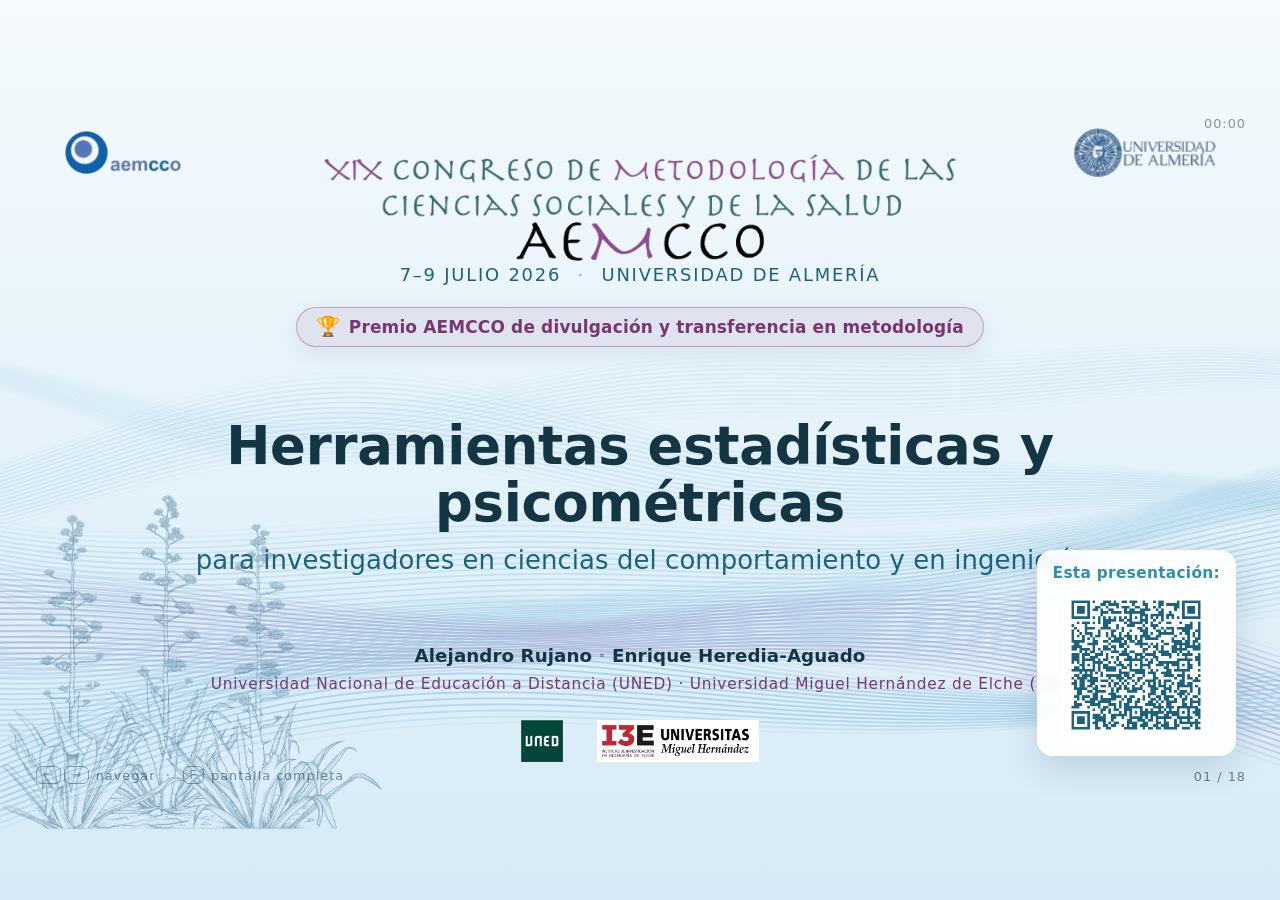
==== 2026_07_09_AEMCCO_ALMERIA/index.html @ 8ea22328 "Update with psychometric tools and mlv tools presentation" ====
<!doctype html>
<html lang="es">
<head>
<meta charset="utf-8">
<meta name="viewport" content="width=device-width, initial-scale=1, viewport-fit=cover">
<title>Herramientas estadísticas y psicométricas · XIX Congreso AEMCCO 2026</title>
<meta name="description" content="Psychometric Tools: aplicaciones web interactivas para investigación en medición y evaluación. Demo del XIX Congreso AEMCCO (Almería, 2026) — Premio AEMCCO de divulgación y transferencia en metodología.">
<!-- Open Graph / Twitter: miniatura al compartir el enlace -->
<meta property="og:type" content="website">
<meta property="og:title" content="Herramientas estadísticas y psicométricas">
<meta property="og:description" content="Psychometric Tools — aplicaciones web interactivas para investigadores en psicología y en ingeniería. XIX Congreso AEMCCO, Almería 2026.">
<meta property="og:url" content="https://enheragu.github.io/presentations/2026_07_09_AEMCCO_ALMERIA/">
<meta name="twitter:card" content="summary_large_image">
<meta name="twitter:title" content="Herramientas estadísticas y psicométricas">
<meta name="twitter:description" content="Psychometric Tools — aplicaciones web interactivas para investigadores en psicología y en ingeniería. XIX Congreso AEMCCO, Almería 2026.">
<!-- Google tag (gtag.js) — traza también las visitas directas por QR (que no pasan por el índice) -->
<script async src="https://www.googletagmanager.com/gtag/js?id=G-8ELXXMQBVQ"></script>
<script>
  window.dataLayer = window.dataLayer || [];
  function gtag(){dataLayer.push(arguments);}
  gtag('js', new Date());
  gtag('config', 'G-8ELXXMQBVQ');
</script>
<style>
  /* ============================================================
     MOTOR de la presentación (olas + navegación + estilos).
     Normalmente NO tocas este archivo: el contenido vive en slides.md.
     - Olas en <canvas> compartido, animación oscilante suave.
     - "Viaje de profundidad": cada slide declara depth (0=superficie,
       1=abismo). El motor interpola fondo, tinta y olas entre slides.
     ============================================================ */

  :root{
    --bg-top: 244,250,253;
    --bg-bot: 214,235,247;
    --ink:    20,53,67;
    --acc:    47,143,176;
    --acc2:   142,69,133;
    --hint:   0.55;
  }
  *{ box-sizing:border-box; margin:0; padding:0; }
  html,body{ height:100%; }
  body{
    font-family: "Segoe UI", system-ui, -apple-system, "Helvetica Neue", Arial, sans-serif;
    color: rgb(var(--ink));
    background: linear-gradient(180deg, rgb(var(--bg-top)) 0%, rgb(var(--bg-bot)) 100%);
    overflow: hidden;
    -webkit-font-smoothing: antialiased;
  }

  #waves{ position: fixed; inset: 0; width: 100vw; height: 100vh; z-index: 0; display:block; }
  #vignette{
    position: fixed; inset: 0; z-index: 1; pointer-events:none;
    background: radial-gradient(120% 80% at 50% 42%, transparent 40%, rgba(0,0,0,.55) 100%);
    opacity: 0; transition: opacity .2s linear;
  }

  /* Escenario a tamaño de DISEÑO (1280×720) escalado a la pantalla (scale-to-fit).
     Las olas (#waves) siguen a pantalla completa DETRÁS; solo el contenido se escala,
     así el deck se ve IDÉNTICO y llena en 1080p, 1440p, 4:3… (siempre horizontal).
     Al ser un tamaño fijo, aquí todo va en px de diseño (nada de vw/vh). */
  #scaler{
    position: fixed; left:50%; top:50%;
    width:1280px; height:720px;
    transform: translate(-50%,-50%) scale(var(--scale,1));
    transform-origin: center center;
    z-index: 2;
  }
  /* Deck */
  .deck{ position: absolute; inset: 0; z-index: 2; }
  .slide{
    position: absolute; inset: 0;
    display: flex; flex-direction: column; justify-content: flex-start;
    padding: 50px 77px 48px;
    opacity: 0; transform: none;
    transition: none;
    pointer-events: none;
  }
  .slide.active{ opacity: 1; pointer-events: auto; }
  /* SOLO cruza opacidad (sin translate/scale): así un elemento compartido entre dos slides
     consecutivas (histograma 9↔10, recta 12↔13) se queda EXACTAMENTE en su sitio durante el
     fundido y no hay "saltito". La transición se activa tras el primer pintado (deck.ready). */
  .deck.ready .slide{ transition: opacity .55s ease; }
  .wrap{ width:100%; max-width:1200px; margin:0 auto; text-align:left; }
  .slide.center{ justify-content:center; padding-top: 62px; }
  .slide.center .wrap{ text-align:center; }
  /* portada = póster: congreso arriba, título+subtítulo grandes en el centro, autores+logos abajo.
     Así el congreso/logos NO se recentran al agrandar el título; cada banda va anclada a su borde. */
  .slide.portada{ justify-content:flex-start; }
  .slide.portada .wrap{ flex:1 1 auto; display:flex; flex-direction:column; justify-content:space-between; align-items:center; padding:2px 0 0; }
  .portada-top,.portada-mid,.portada-bot{ width:100%; display:flex; flex-direction:column; align-items:center; }
  .slide.portada .portada-mid .talk-title{ margin-top:0; }
  .slide.portada .portada-bot .talk-authors{ margin-top:0; }
  /* contra: el título va pequeño en la banda de abajo (el centro es para Gracias+QR+contacto) */
  .slide.portada .portada-bot .talk-title{ font-size:1.7rem; margin:0 0 .2em; }
  .slide.portada .portada-top .end-congress{ margin-top:0; }
  /* centra en vertical pero el texto sigue alineado a la izquierda (slides de solo texto) */
  .slide.midv{ justify-content:center; }
  /* en slides 'center' con kicker (p.ej. el pivote 7): el pretítulo se queda FIJO arriba
     en su posición constante, y solo el título se centra en vertical */
  .slide.center .kicker{ position:absolute; top:50px; left:77px; margin:0; }
  /* 'bodyc': kicker + título arriba; el cuerpo va justo debajo con un margen extra
     (centrarlo en vertical lo dejaba demasiado bajo y quedaba raro) */
  .slide.bodyc .wrap > h1 + *, .slide.bodyc .wrap > h2 + *{ margin-top:1.7em; }
  /* en slides de contenido (título arriba-izquierda) el widget ocupa el área principal,
     pero la CAJA en sí va centrada (kicker/título quedan a la izquierda). Su ancho es
     fijo (width:1100px en widgets.js) → todas las cajas salen iguales y centradas. */
  .wrap > .widget{ margin-left:auto; margin-right:auto; }

  /* Tipografía */
  .kicker{
    font-size: .95rem;
    letter-spacing:.32em; text-transform:uppercase;
    color: rgb(var(--acc)); font-weight:600; margin-bottom: .7em;
  }
  h1{ font-size: 4rem; line-height:1.05; font-weight:700; letter-spacing:-.01em; }
  h2{ font-size: 2.9rem; line-height:1.1; font-weight:700; margin-bottom:.2em; }
  h3.kicker{ margin-bottom:.9em; }
  /* chip de modelo en el kicker (p.ej. Caso 2 · BourginMLP) — preserva el CamelCase */
  .kicker .ktag{ display:inline-block; text-transform:none; letter-spacing:.01em; font-weight:700;
    font-size:.82em; color:rgb(var(--acc)); background:rgba(45,140,180,.13);
    border:1px solid rgba(45,140,180,.42); border-radius:999px; padding:.12em .7em;
    margin-left:.6em; vertical-align:middle; }
  .lead{ font-size: 1.5rem; line-height:1.5; opacity:.92; }
  .wrap > p.lead{ max-width: 56ch; margin: .7em 0 0; }
  .slide.center .wrap > p.lead{ margin: .9em auto 0; }
  .accent{ color: rgb(var(--acc)); }
  .accent2{ color: rgb(var(--acc2)); }
  .slide-img{
    max-width:min(940px,94%); max-height:452px; display:block;
    margin:.9em auto 0; border-radius:14px;
    box-shadow:0 24px 60px rgba(10,40,70,.25); background:#fff;
  }

  /* --- Portada / contraportada wordmark --- */
  .titlebar{
    font-size: 1.6rem;
    letter-spacing:.14em; text-transform:uppercase; font-weight:600;
    color: rgb(var(--acc)); line-height:1.3;
  }
  .wordmark{
    font-family: Georgia, "Times New Roman", serif;
    font-size: 7.5rem;
    letter-spacing:.06em; font-weight:400; margin:.18em 0 .1em;
  }
  .wordmark .m{ color: rgb(var(--acc2)); }
  .wordmark .t{ color: rgb(var(--acc)); }
  .wordmark .d{ color: rgb(var(--ink)); }
  .meta{ font-size: 1.4rem; letter-spacing:.18em; color: rgb(var(--acc)); text-transform:uppercase; }
  .meta .sep{ opacity:.5; margin:0 .5em; }
  .univ{ margin-top:.5em; font-size: 1rem; letter-spacing:.22em; text-transform:uppercase; opacity:.7; }

  /* Logos superiores (placeholders vectoriales, sin plantitas) */
  .brandbar{ position: absolute; top: 38px; left:0; right:0; z-index:3;
    display:flex; justify-content:space-between; align-items:center;
    padding: 0 64px; pointer-events:none;
    opacity: var(--brand-op, 1); transition: none; }
  .brandbar.ready{ transition: opacity .5s ease; }
  .brand{ display:flex; align-items:center; gap:.55em; color: rgb(var(--ink)); }
  .brand svg{ width: 38px; height:auto; }
  .brand .txt{ font-size: 1rem; letter-spacing:.12em; }
  .brand .txt small{ display:block; font-size:.72em; opacity:.7; letter-spacing:.16em; }

  /* Tarjeta / columnas de contenido */
  .card{
    background: rgba(255,255,255,.55);
    border: 1px solid rgba(255,255,255,.6);
    border-radius: 18px; padding: 38px;
    backdrop-filter: blur(6px);
    box-shadow: 0 20px 60px rgba(20,60,90,.12);
  }
  .slide[data-depth^="0.9"] .card, .slide[data-depth="1"] .card{
    background: rgba(10,30,50,.35); border-color: rgba(120,200,255,.18);
    box-shadow: 0 20px 60px rgba(0,0,0,.4);
  }
  .cols{ display:grid; grid-template-columns: repeat(3,1fr); gap: 26px; }
  .cols .box{ text-align:left; }
  .cols .n{ font-size: 2.6rem; font-weight:700; color: rgb(var(--acc)); }
  .cols .k{ font-size: 1.05rem; opacity:.85; margin-top:.2em; }
  /* Celda de la rejilla de ablación (slide Caso 2 · planteamiento) */
  .ablcell{ width:92px; height:70px; border:1.6px solid rgba(230,159,0,.5); border-radius:11px;
    display:flex; align-items:center; justify-content:center;
    font:700 1.3rem system-ui; color:rgb(var(--ink)); background:rgba(230,159,0,.09); }

  /* Slide del widget mlv-tools */
  .stage{
    width: 1200px; height: 475px;
    border-radius: 16px; overflow:hidden; position:relative; margin-top:.4em;
    border:1px solid rgba(120,200,255,.25);
    box-shadow: 0 30px 80px rgba(0,0,0,.45); background: #0b1a28;
  }
  .stage iframe{ width:100%; height:100%; border:0; background:#0b1a28; }
  .stage .ph{
    position:absolute; inset:0; display:grid; place-items:center; text-align:center;
    color:#cfe6f5; padding:2em; gap:.6em; transition:opacity .4s ease;
    background:
      radial-gradient(80% 60% at 50% 30%, rgba(60,150,200,.25), transparent 70%),
      linear-gradient(180deg,#0d2236,#071522);
  }
  .stage .ph code{ background:rgba(255,255,255,.08); padding:.15em .5em; border-radius:6px; font-size:.85em; }
  .stage .ph .big{ font-size: 1.7rem; font-weight:700; color:#eaf6ff; }

  /* HUD */
  .hud{ position: absolute; z-index:4; bottom: 26px; pointer-events:none;
        color: rgb(var(--ink)); font-size:.8rem; letter-spacing:.08em; }
  .hud.num{ right: 34px; opacity:.6; font-variant-numeric: tabular-nums; }
  .hud.help{ left: 34px; opacity: var(--hint); transition: opacity .6s ease; }
  .hud.timer{ top: 26px; right: 34px; bottom: auto; opacity:.5; font-variant-numeric:tabular-nums;
    pointer-events:auto; cursor:pointer; user-select:none; }
  .hud.timer:hover{ opacity:.9; }
  .hud.timer.hidden{ display:none; }
  /* franja del congreso arriba-centro: nombre + wordmark AEMCCO (M en morado, como el template),
     compacta en 2 líneas; el color se adapta con la profundidad (--ink/--acc2). */
  /* header de congreso: MISMA tipografía que la portada (imágenes). Dos versiones que alternan según
     la profundidad del slide: originales teal/púrpura en slides claras, versión clara en las oscuras
     (la máscara CSS no renderiza fiable en todos los entornos). El swap se hace en show(). */
  /* subida y compactada para no pisar el kicker (top:50px) en los supertítulos largos */
  .congress-strip{ position:absolute; top:5px; left:50%; transform:translateX(-50%); z-index:3;
    display:flex; flex-direction:column; align-items:center; gap:2px;
    opacity:calc(var(--congress-op,0) * .82); pointer-events:none; transition:opacity .5s ease; }
  .congress-strip .cs-title-img{ height:22px; width:auto; display:block; }
  .congress-strip .cs-word-img{ height:12px; width:auto; display:block; }
  /* pita en flor (motivo almeriense, arte original) — solo portada/contra (depth 0), abajo-izquierda */
  .pita-plant{ position:absolute; left:2px; bottom:-20px; width:380px; z-index:0;
    opacity:.56; pointer-events:none; }
  .pita-plant img{ position:absolute; left:0; bottom:0; width:100%; height:auto; display:block; }
  .pita-plant .a-base{ position:relative; }   /* la roseta (quieta) fija la altura de la caja */
  .a-s1{ transform-origin:18.4% 58.3%; animation:swayS1 4.7s ease-in-out infinite; }
  .a-s2{ transform-origin:41.5% 56%;   animation:swayS2 5.9s ease-in-out -1.3s infinite; }
  .a-s3{ transform-origin:68.3% 60.1%; animation:swayS3 4.1s ease-in-out -2.7s infinite; }
  @keyframes swayS1{ 0%,100%{ transform:rotate(-1.5deg);} 50%{ transform:rotate(1.5deg);} }
  @keyframes swayS2{ 0%,100%{ transform:rotate(1.8deg);}  50%{ transform:rotate(-1.8deg);} }
  @keyframes swayS3{ 0%,100%{ transform:rotate(-1.2deg);} 50%{ transform:rotate(1.3deg);} }
  @media (prefers-reduced-motion:reduce){ .a-s1,.a-s2,.a-s3{ animation:none; } }
  .hud .key{ display:inline-block; border:1px solid currentColor; border-radius:6px;
    padding:.05em .45em; margin:0 .12em; opacity:.75; }
  .progress{ position: absolute; top:0; left:0; height:3px; z-index:5;
    width:0; background: rgb(var(--acc)); transition: width .5s ease; opacity:.85; }

  @media (prefers-reduced-motion: reduce){ .slide{ transform:none; } .deck.ready .slide{ transition: opacity .2s ease; } }

  /* --- contraportada (autores/afiliación/gracias/contacto) --- */
/* ===========================================================
   CONTRAPORTADA — espejo de la portada, versión completa.
   ADITIVO: pegar dentro del <style> de index.html, justo tras el
   bloque "--- Portada / contraportada wordmark ---" (línea ~96,
   despues de .univ). No sustituye nada; solo añade clases nuevas.

   Reutiliza tal cual: .titlebar  .wordmark(.t/.m/.d)  .meta(.sep)  .univ
   Añade:              .authors  .authors .me  .affil  .contact
                       .congress-info  y el modificador  .wordmark.thanks
   =========================================================== */

/* Autores — justo bajo el título y "un poco desplazado arriba":
   margen superior corto para que la línea se pegue al .titlebar. */
.authors{
  margin-top: .3em;
  font-size: 1.28rem;
  line-height: 1.32;
  font-weight: 600;
  letter-spacing: .01em;
  color: rgb(var(--ink));
  opacity: .92;
  max-width: 48ch;
  margin-left: auto;
  margin-right: auto;
}
/* Ponente resaltado (el titular del email de contacto). */
.authors .me{ font-weight: 800; }   /* el ponente: mismo color (negro), en negrita — sin color aparte */

/* Afiliación — tipografía de apoyo, mayúsculas espaciadas en morado de
   marca, como las líneas secundarias de la plantilla del congreso. */
.affil{
  margin-top: .28em;
  font-size: .98rem;
  letter-spacing: .12em;
  text-transform: uppercase;
  font-weight: 600;
  color: rgb(var(--acc2));
  opacity: .9;
}
.affil .sep{ opacity: .5; margin: 0 .5em; }   /* mismo separador que .meta .sep */

/* "Gracias" en grande — modificador del wordmark serif (Georgia).
   Un punto por debajo del wordmark de portada para dejar sitio a los
   autores arriba y a la info del congreso abajo. */
.wordmark.thanks{
  font-size: 4.9rem;
  margin: .22em 0 .06em;
  line-height: 1.08;
}

/* Email de contacto — acento teal, mismo aire que .meta pero en
   minúsculas (nada de text-transform: es una dirección de correo). */
.contact{
  margin-top: .1em;
  font-size: 1.5rem;
  letter-spacing: .06em;
  font-weight: 600;
  color: rgb(var(--acc));
}

/* Info del congreso — "más abajo" (margen amplio) y "algo más grande".
   Se prefija .deck para ganar en especificidad al suelo de tamaño que
   assets/a11y.css impone sobre .deck .univ (si no, a11y lo pisaría). */
.congress-info{ margin-top: .72em; }
.deck .congress-info .meta{ font-size: 1.62rem; }
.deck .congress-info .univ{
  margin-top: .45em;
  font-size: 1.18rem;
}


  /* --- Título/autores de la charla (portada): tipografía Aptos como la plantilla del congreso --- */
  .talk-title{ font-family:"Aptos","Aptos Display","Segoe UI",system-ui,sans-serif; font-weight:700;
    font-size:3.3rem; line-height:1.08; color:rgb(var(--ink)); margin-top:.8em; letter-spacing:-.005em; }
  .talk-sub{ font-family:"Aptos","Segoe UI",system-ui,sans-serif; font-weight:500;
    font-size:1.62rem; color:rgb(var(--acc)); margin-top:.55em; }
  .talk-authors{ font-family:"Aptos","Segoe UI",system-ui,sans-serif; font-weight:600;
    font-size:1.14rem; color:rgba(var(--ink),.42); margin-top:1.4em; }
  .talk-authors .me{ font-weight:800; color:rgb(var(--ink)); }   /* el ponente resaltado; los demás en gris */
  .talk-affil{ font-family:"Aptos","Segoe UI",system-ui,sans-serif;
    font-size:.96rem; letter-spacing:.05em; color:rgb(var(--acc2)); margin-top:.55em; }

  /* Logos institucionales (portada / contraportada): directos, sin recuadro,
     igual que el resto de logos del deck (aemcco / UAL). */
  .inst-logos{ display:flex; align-items:center; justify-content:center; gap:2.1em;
    margin-top:1.7em; flex-wrap:wrap; }
  .inst-logos .lchip{ display:inline-flex; align-items:center; justify-content:center; }
  .inst-logos img{ height:42px; width:auto; display:block; }
  .inst-logos--sm{ margin-top:1.05em; gap:1.6em; }
  .inst-logos--sm img{ height:30px; }


  .congress-title{ max-width:632px; height:auto; display:block; margin:0 auto .1em; }
  /* wordmark "AEMCCO" (crop de la plantilla): continúa de forma natural el título de arriba */
  .congress-wordmark{ display:block; height:auto; margin:.1em auto .06em; width:248px; }

  /* bloque de código R (slide del ritual set.seed) */
  /* bloque de código: mismo lenguaje que los paneles de contenido (centrado, ancho de bloque),
     manteniendo el aspecto oscuro de "editor" sobre la slide clara. */
  .rcode{ font-family:"Cascadia Code","Fira Code",Menlo,Consolas,monospace; text-align:left; display:block;
    width:fit-content; max-width:1100px; box-sizing:border-box;
    background:#0d2233; color:#cfe3f0; border:1px solid rgba(120,180,220,.25); border-radius:14px;
    padding:1.1em 1.6em; font-size:1.35rem; line-height:1.6; margin:1em auto 0;
    box-shadow:0 18px 50px rgba(0,0,0,.28); }
  .rcode .fn{ color:#7fd0ff; } .rcode .num{ color:#e0a02f; } .rcode .op{ color:#c99; } .rcode .cm{ color:#5f88a0; font-style:italic; }
  /* listas de bullets (slide metodología) */
  .bullets{ list-style:none; text-align:left; max-width:64ch; margin:.6em 0 0; }
  .bullets li{ position:relative; padding-left:1.3em; margin:.55em 0; font-size:1.45rem; line-height:1.4; }
  .bullets li::before{ content:"▸"; position:absolute; left:0; color:rgb(var(--acc)); font-weight:700; }

  /* Referencia(s) al pie del slide — SIEMPRE abajo-derecha. Una fila .cite-ref por
     referencia (formato APA). Barra de acento + badge de tipo, estilo mlv-tools;
     se recolorea con la profundidad vía --acc/--ink. */
  .cite-chip{ position:absolute; right:60px; bottom:44px; z-index:5; margin:0;
    display:flex; flex-direction:column; align-items:flex-end; gap:.5em; max-width:70%; }
  .cite-ref{ display:flex; align-items:baseline; gap:.5em; text-align:left;
    padding:.14em 0 .14em .64em; border-left:2px solid rgba(var(--acc),.55);
    font-size:.78rem; line-height:1.32; color:rgba(var(--ink),.74); }
  .cite-ref .cite-badge{ flex:0 0 auto; padding:.06em .42em;
    font-family:ui-monospace,"SFMono-Regular",Menlo,Consolas,monospace; font-size:.72em; font-weight:600;
    text-transform:uppercase; letter-spacing:.09em; color:rgb(var(--acc));
    border:1px solid rgba(var(--acc),.42); border-radius:3px; background:rgba(var(--acc),.08); }
  .cite-ref i{ font-style:italic; color:rgba(var(--ink),.62); }
  /* nota a pie de slide (numerada) */
  .fn-ref{ font-size:.62em; vertical-align:super; color:rgb(var(--acc)); font-weight:700; margin-left:.1em; }
  .footnote{ position:absolute; left:77px; bottom:46px; max-width:82ch;
    font-size:1.02rem; line-height:1.42; color:rgba(var(--ink),.74);
    border-top:1px solid rgba(var(--ink),.18); padding-top:.5em; }
  .footnote sup{ color:rgb(var(--acc)); font-weight:700; margin-right:.35em; }

  /* QR de mlv-tools en la contraportada (junto al mail) */
  .qr-block{ margin-top:.5em; display:flex; flex-direction:column; align-items:center; gap:.3em; }
  .qr-block img{ width:134px; height:auto; background:rgba(255,255,255,.93); padding:9px; border-radius:10px; }
  .qr-block .qr-label{ font-size:.88rem; letter-spacing:.04em; color:rgb(var(--acc)); font-weight:600; }
  /* fila de dos QR en la contraportada (segunda portada) */
  .end-qrs{ display:flex; justify-content:center; align-items:flex-start; gap:2.8em; margin-top:.7em; }
  .end-qrs .qr-block{ margin-top:0; }
  .end-qrs .qr-block img{ width:116px; }
  .end-qrs .qr-block .qr-label{ max-width:17ch; }
  /* mención mínima del congreso en la contraportada (sin fechas) */
  .end-congress{ margin-top:1em; font-size:.86rem; letter-spacing:.12em; text-transform:uppercase; line-height:1.6;
    color:rgba(var(--ink),.5); }
  .end-congress .sep{ opacity:.5; margin:0 .5em; }
  /* QR de seguimiento en las primeras slides — abajo-dcha; sale por el lateral en la slide 6 */
  #deckqr, #zenqr{ position:absolute; right:44px; bottom:54px; z-index:6;
    display:flex; flex-direction:column; align-items:center; gap:.45em; padding:13px 15px 15px;
    background:rgba(255,255,255,.93); border:1px solid rgba(255,255,255,.8); border-radius:16px;
    box-shadow:0 12px 34px rgba(20,60,90,.16); backdrop-filter:blur(4px); transition:none; }
  #deckqr.ready, #zenqr.ready{ transition:transform .6s cubic-bezier(.55,0,.2,1), opacity .5s ease; }
  #deckqr img, #zenqr img{ width:150px; height:150px; display:block; }
  #deckqr .deckqr-label, #zenqr .deckqr-label{ font:700 .96rem/1.2 system-ui,sans-serif; color:rgb(var(--acc)); letter-spacing:.02em; text-align:center; }
  #deckqr.qr-out, #zenqr.qr-out{ transform:translateX(420px); opacity:0; pointer-events:none; }
  #zenqr.flown .deckqr-label{ display:none; }   /* al viajar a la contra: solo el cuadro del QR, sin la etiqueta */

  /* ===========================================================
     DEMO PSYCHOMETRIC-TOOLS — clases propias de esta charla
     (cinta de premio, QR por-slide, captura + "tour" de hover)
     =========================================================== */

  /* Cinta de premio en la portada */
  .award-ribbon{ display:inline-flex; align-items:center; gap:.5em; margin:0 auto;
    font-family:"Aptos","Segoe UI",system-ui,sans-serif; font-weight:700; font-size:1.06rem; letter-spacing:.01em;
    color:rgb(var(--acc2)); background:rgba(142,69,133,.10); border:1.4px solid rgba(142,69,133,.42);
    border-radius:999px; padding:.42em 1.15em; box-shadow:0 6px 20px rgba(20,60,90,.10); }
  .award-ribbon .trophy{ font-size:1.15em; filter:saturate(1.1); }

  /* Subtítulo/afiliación auxiliares reutilizando la voz de la portada */
  .talk-subtitle2{ font-family:"Aptos","Segoe UI",system-ui,sans-serif; font-weight:500;
    font-size:1.5rem; color:rgb(var(--acc)); margin-top:.5em; }

  /* QR por-slide (esquina inf-dcha), reutiliza el aire del deck */
  .slide-qr{ position:absolute; right:44px; bottom:44px; z-index:6;
    display:flex; flex-direction:column; align-items:center; gap:.4em; padding:11px 12px 12px;
    background:rgba(255,255,255,.93); border:1px solid rgba(255,255,255,.8); border-radius:14px;
    box-shadow:0 12px 34px rgba(20,60,90,.16); }
  .slide-qr img{ width:118px; height:118px; display:block; }
  .slide-qr .qr-cap{ font:700 .8rem/1.15 system-ui,sans-serif; color:rgb(var(--acc)); letter-spacing:.02em; text-align:center; max-width:16ch; }
  .slide-qr--big{ right:52px; bottom:52px; padding:13px 15px 15px; gap:.5em; }
  .slide-qr--big img{ width:176px; height:176px; }
  .slide-qr--big .qr-cap{ font-size:.98rem; }

  /* Captura de herramienta + tour de hover guiado */
  .tool-shot{ position:relative; width:fit-content; max-width:100%; height:440px; margin:.4em auto 0;
    border-radius:14px; overflow:hidden; box-shadow:0 24px 60px rgba(10,40,70,.22);
    border:1px solid rgba(120,160,190,.4); background:#fff; }
  .tool-shot img.shot{ height:100%; width:auto; display:block; }
  .tool-shot img.shot.result{ position:absolute; inset:0; height:100%; width:auto; opacity:0; transition:opacity .85s ease; }
  .tool-shot.show-result img.shot.result{ opacity:1; }
  .tool-shot.tall{ height:470px; }
  .tool-shot--big{ height:552px; }   /* capturas de contenido: la interfaz manda (sin pie de figura) */
  /* dos capturas estrechas en paralelo (p.ej. resultados de DIF-Analysis) */
  .two-up{ display:flex; gap:1.3em; justify-content:center; align-items:flex-start; margin:.6em auto 0; max-width:1240px; }
  .two-up .tool-shot{ width:600px; max-width:49%; height:auto; margin:0; }
  .two-up .tool-shot img.shot{ width:100%; height:auto; }

  /* QR "hero" centrado en las portadas de suite (texto encima, QR debajo) */
  .qr-hero{ display:flex; flex-direction:column; align-items:center; gap:.5em; margin:1.35em auto 0; }
  .qr-hero img{ width:198px; height:198px; display:block; background:#fff; padding:12px; border-radius:16px;
    box-shadow:0 12px 34px rgba(20,60,90,.16); border:1px solid rgba(255,255,255,.85); }
  .qr-hero .qr-cap{ font:700 1.02rem system-ui,sans-serif; color:rgb(var(--acc)); letter-spacing:.02em; }

  /* linaje: dos "chips" con flecha (Psychometric Tools ▸ MLV Tools) */
  .lineage{ display:flex; align-items:center; justify-content:center; gap:1.1em; margin:1.5em auto .2em; flex-wrap:wrap; }
  .lineage .chip{ font-weight:800; font-size:1.7rem; letter-spacing:-.005em; padding:.5em 1.05em; border-radius:16px;
    border:1.6px solid rgba(45,140,180,.5); background:rgba(45,140,180,.10); color:rgb(var(--acc)); }
  .lineage .chip.mlv{ border-color:rgba(142,69,133,.5); background:rgba(142,69,133,.10); color:rgb(var(--acc2)); }
  .lineage .arrow{ font-size:2.1rem; color:rgba(var(--ink),.45); }
  .tool-shot .tour-spot{ position:absolute; border-radius:9px; pointer-events:none;
    box-shadow:0 0 0 9999px rgba(8,24,36,.32); transition:all .8s cubic-bezier(.5,0,.15,1); opacity:0; }
  .tool-shot .tour-ring{ position:absolute; border-radius:9px; pointer-events:none; border:3px solid rgb(var(--acc));
    box-shadow:0 0 22px rgba(47,143,176,.75); transition:all .8s cubic-bezier(.5,0,.15,1); opacity:0; }
  .tool-shot .tour-cursor{ position:absolute; width:30px; height:30px; pointer-events:none; z-index:6; margin:-4px 0 0 -4px;
    transition:all .8s cubic-bezier(.5,0,.15,1); opacity:0; filter:drop-shadow(0 2px 3px rgba(0,0,0,.45)); }
  .tool-shot .tour-cursor svg{ width:100%; height:100%; display:block; }
  .tool-shot .tour-cap{ position:absolute; z-index:7; pointer-events:none; white-space:nowrap;
    background:rgb(var(--acc)); color:#fff; font:600 .92rem system-ui,sans-serif; padding:.26em .66em; border-radius:8px;
    box-shadow:0 6px 18px rgba(0,0,0,.28); transition:all .8s cubic-bezier(.5,0,.15,1); opacity:0; }
  .tool-shot.playing .tour-spot,
  .tool-shot.playing .tour-ring,
  .tool-shot.playing .tour-cursor,
  .tool-shot.playing .tour-cap{ opacity:1; }
  /* leyenda corta bajo la captura (qué estamos viendo) */
  /* pies de figura ocultos: mostrar la herramienta manda; el ponente comenta */
  .shot-note{ display:none; }

  /* rejilla de "3 herramientas" (landing) */
  .tool-cards{ display:grid; grid-template-columns:repeat(3,1fr); gap:1.4em; margin:1.4em auto 0; max-width:1120px; }
  .tool-card{ text-align:left; background:rgba(255,255,255,.6); border:1px solid rgba(255,255,255,.7);
    border-radius:16px; padding:1.1em 1.2em; box-shadow:0 14px 40px rgba(20,60,90,.12); backdrop-filter:blur(5px); }
  .tool-card .tc-name{ font-weight:800; font-size:1.24rem; color:rgb(var(--acc)); letter-spacing:-.005em; }
  .tool-card .tc-desc{ font-size:1.02rem; line-height:1.4; color:rgba(var(--ink),.82); margin-top:.35em; }
</style>
<link rel="stylesheet" href="assets/a11y.css"><!-- accesibilidad: contraste + tipografía legible (aditivo, carga tras los estilos) -->
</head>
<body>
  <canvas id="waves"></canvas>
  <!-- (la pita ahora son 4 capas PNG con oscilación CSS independiente; ya no hay filtro SVG) -->
  <div id="vignette"></div>

  <!-- Escenario 1280×720 escalado a la pantalla; las olas quedan detrás a pantalla completa. -->
  <div id="scaler">
    <div class="progress" id="progress"></div>

    <div class="brandbar" id="brandbar">
      <div class="brand"><img src="assets/logo-aemcco.png" alt="AEMCCO" style="height:44px;width:auto"></div>
      <div class="brand"><img src="assets/logo-ual.png" alt="Universidad de Almería" style="height:49px;width:auto"></div>
    </div>

    <!-- El deck se construye desde slides.md -->
    <div class="deck" id="deck"></div>
    <!-- franja del congreso (nombre + AEMCCO): en todas las de contenido salvo el vacío; color adapta con la profundidad -->
    <div class="congress-strip" id="congressStrip"><img class="cs-title-img" src="assets/congress-title-hdr.png" alt="XIX Congreso de Metodología de las Ciencias Sociales y de la Salud"><img class="cs-word-img" src="assets/congress-wordmark-hdr.png" alt="AEMCCO"></div>

    <div class="hud num" id="hudNum">01 / 01</div>
    <div class="hud timer" id="deckTimer" title="Cronómetro de charla · doble toque/clic = reiniciar · tecla T = mostrar/ocultar">00:00</div>
    <div class="hud help" id="hudHelp">
      <span class="key">←</span><span class="key">→</span> navegar
      &nbsp;·&nbsp; <span class="key">F</span> pantalla completa
    </div>

    <!-- QR de esta presentación: visible en portada y primeras slides; sale por el lateral después -->
    <div id="deckqr" aria-hidden="true">
      <span class="deckqr-label">Esta presentación:</span>
      <img src="assets/qr-deck.png" alt="">
    </div>
  </div>

  <!-- Opcional: pega aquí el contenido de slides.md si quieres que funcione con
       doble-clic (file://) sin servidor. Si está vacío, se carga slides.md por HTTP. -->
  <script type="text/markdown" id="slides-src"></script>

<script src="widgets.js"></script>
<script>
/* ============================================================
   1) Parser mínimo de slides.md  → construye el deck
   2) Motor de olas + navegación
   ============================================================ */
(async () => {
  "use strict";

  /* ---------- carga del contenido ---------- */
  async function loadSlides(){
    const inline = document.getElementById('slides-src');
    if (inline && inline.textContent.trim()) return inline.textContent;  // modo offline
    try{
      const r = await fetch('slides.md', {cache:'no-cache'});
      if (r.ok) return await r.text();
      throw 0;
    }catch(_){
      document.getElementById('deck').innerHTML =
        '<section class="slide active"><div class="wrap"><h2>Sirve la carpeta por HTTP</h2>'+
        '<p class="lead">El navegador no deja leer <code>slides.md</code> con doble-clic '+
        '(<code>file://</code>). Ábrelo con el servidor local — '+
        '<code>localhost:8000/presentations/…</code> — o en GitHub Pages. '+
        '(Alternativa: pega el markdown en el <code>&lt;script id="slides-src"&gt;</code>).</p></div></section>';
      return null;
    }
  }

  /* ---------- markdown mínimo (con paso de HTML crudo) ---------- */
  const inline = s => s
    .replace(/!\[([^\]]*)\]\(([^)]+)\)/g, '<img class="slide-img" alt="$1" src="$2">')
    .replace(/\[([^\]]+)\]\(([^)]+)\)/g, '<a href="$2" target="_blank" rel="noopener">$1</a>')
    .replace(/\*\*([^*]+)\*\*/g, '<strong>$1</strong>')
    .replace(/(^|[^*])\*([^*]+)\*/g, '$1<em>$2</em>');

  function renderText(block){
    let out='', para=[];
    const flush = () => { if(para.length){ out += `<p class="lead">${inline(para.join(' '))}</p>`; para=[]; } };
    for (const raw of block.split('\n')){
      const s = raw.trim();
      if (/^# /.test(s))        { flush(); out += `<h1>${inline(s.slice(2))}</h1>`; }
      else if (/^## /.test(s))  { flush(); out += `<h2>${inline(s.slice(3))}</h2>`; }
      else if (/^### /.test(s)) { flush(); out += `<h3 class="kicker">${inline(s.slice(4))}</h3>`; }
      else if (/^> /.test(s))   { flush(); out += `<div class="kicker">${inline(s.slice(2))}</div>`; }
      else if (/^!\[[^\]]*\]\([^)]+\)$/.test(s)) { flush(); out += inline(s); } // imagen sola
      else if (s) para.push(s);
      else flush();
    }
    flush();
    return out;
  }

  function renderBody(body){
    let out='';
    for (let block of body.replace(/\r/g,'').split(/\n[ \t]*\n/)){
      block = block.replace(/^\n+|\n+$/g,'');
      if (!block.trim()) continue;
      if (block.trimStart().startsWith('<')) out += block;   // HTML crudo tal cual
      else out += renderText(block);
    }
    return out;
  }

  function buildDeck(md){
    md = md.replace(/\x3c!--[\s\S]*?--\x3e/g, '');           // fuera comentarios (escapes: evita <!-- --> literal en <script>)
    const parts = md.split(/^---[ \t]*(.*)$/m);               // [preámbulo, opts, body, opts, body, ...]
    let html='';
    for (let i=1; i<parts.length; i+=2){
      const opts = (parts[i]||'').trim();
      const body = parts[i+1] || '';
      let depth='0', nobrand='', wide='', vd='', center='', zqr='', adv='';
      for (const tk of opts.split(/\s+/).filter(Boolean)){
        if (tk.includes(':')){ const [k,v]=tk.split(':'); if(k==='depth') depth=v; else if(k==='adv') adv=v; }
        else if (tk==='nobrand') nobrand=' data-nobrand';
        else if (tk==='wide')    wide=' style="max-width:1240px"';
        else if (tk==='void')    vd=' data-void';
        else if (tk==='center')  center=' center';
        else if (tk==='midv')    center+=' midv';
        else if (tk==='bodyc')   center+=' bodyc';
        else if (tk==='portada') center+=' portada';
        else if (tk==='zenqr')   zqr=' data-zenqr';
      }
      const advA = adv ? ` data-adv="${adv}"` : '';
      html += `<section class="slide${center}" data-depth="${depth}"${nobrand}${vd}${zqr}${advA}><div class="wrap"${wide}>${renderBody(body)}</div></section>`;
    }
    document.getElementById('deck').innerHTML = html || '';
  }

  /* ---------- arranque ---------- */
  const md = await loadSlides();
  if (md === null) return;
  buildDeck(md);
  if (window.MLVWidgets) { await MLVWidgets.load(); MLVWidgets.mountAll(document.getElementById('deck')); }

  const REDUCED = matchMedia('(prefers-reduced-motion: reduce)').matches;
  const slides = [...document.querySelectorAll('.slide')];
  const N = slides.length || 1;
  const hudNum = document.getElementById('hudNum');
  const progress = document.getElementById('progress');
  const brandbar = document.getElementById('brandbar');
  const deckqr = document.getElementById('deckqr');
  const zenqr = document.getElementById('zenqr');
  const vignette = document.getElementById('vignette');
  const deckTimer = document.getElementById('deckTimer');
  const congressStrip = document.getElementById('congressStrip');

  let idx = 0, depth = 0, depthTarget = 0;
  let voidAmt = 0, voidTarget = 0;           // slide "void": funde las olas a negro total
  const pad = n => String(n).padStart(2,'0');
  let startTalkTimer = () => {};             // (re)definidos en el bloque del cronómetro
  let resetTalkTimer = () => {};             // portada = reinicio a 0; solo corre tras salir de ella

  function show(n){
    n = Math.max(0, Math.min(N-1, n));
    idx = n;
    if (n >= 1) startTalkTimer(); else resetTalkTimer();   // portada REINICIA a 0; arranca al pasar a la 1ª diapositiva
    slides.forEach((s,i)=> s.classList.toggle('active', i===n));
    hudNum.textContent = `${pad(n+1)} / ${pad(N)}`;
    progress.style.width = (N>1 ? n/(N-1)*100 : 100) + '%';
    depthTarget = parseFloat(slides[n]?.dataset.depth || '0');
    voidTarget = slides[n]?.hasAttribute('data-void') ? 1 : 0;
    brandbar.style.setProperty('--brand-op', slides[n]?.hasAttribute('data-nobrand') ? '0' : '1');
    if (deckqr) deckqr.classList.toggle('qr-out', n >= 2);   // visible en portada y hero (idx 0–1); sale antes de la landing (las capturas anchas llegan al borde)
    if (zenqr) {   // QR de Zenodo: badge abajo-dcha en recurso+conclusiones; en la contra el CUADRO viaja a su sitio y se queda (el QR destino #zenqrHome está oculto)
      const sl = slides[n];
      const home = (sl && !sl.hasAttribute('data-zenqr')) ? sl.querySelector('#zenqrHome') : null;
      if (sl?.hasAttribute('data-zenqr')) {              // slides 20–21: badge normal abajo-dcha (con etiqueta)
        zenqr.classList.remove('qr-out', 'flown'); zenqr.style.transform = ''; zenqr.style.opacity = ''; zenqr.style.pointerEvents = '';
      } else if (home) {                                 // contra: el cuadro viaja hasta el sitio de «Gracias» y se queda como QR final
        zenqr.classList.remove('qr-out'); zenqr.classList.add('flown');   // 'flown' quita la etiqueta → solo viaja el cuadro
        zenqr.style.transition = 'none'; zenqr.style.transform = ''; zenqr.style.opacity = '1'; zenqr.style.pointerEvents = 'none';
        void zenqr.offsetWidth;                          // reflow: parte de la esquina, ya sin etiqueta
        const zr = zenqr.getBoundingClientRect(), s = (zr.width / zenqr.offsetWidth) || 1;
        const hr = home.getBoundingClientRect();
        const sc = hr.width / zr.width;                        // encaja el cuadro en el hueco del QR destino (sin taparle la etiqueta DOI)
        const dx = ((hr.left + hr.width / 2) - (zr.left + zr.width / 2)) / s;
        const dy = ((hr.top + hr.height / 2) - (zr.top + zr.height / 2)) / s;
        zenqr.style.transition = ''; void zenqr.offsetWidth;   // re-activa la transición (.ready) → anima el trayecto
        zenqr.style.transformOrigin = 'center center';
        zenqr.style.transform = `translate(${dx}px, ${dy}px) scale(${sc})`;   // se queda (opacity 1) como QR final; #zenqrHome sigue oculto
      } else {                                           // resto: fuera por la derecha
        zenqr.classList.add('qr-out'); zenqr.classList.remove('flown'); zenqr.style.transform = ''; zenqr.style.opacity = ''; zenqr.style.pointerEvents = '';
      }
    }
    if (congressStrip) congressStrip.style.setProperty('--congress-op',
      (slides[n]?.hasAttribute('data-nobrand') && !slides[n]?.hasAttribute('data-void')) ? '1' : '0');   // franja del congreso: todas las de contenido menos el vacío
    if (congressStrip){   // tipografía del congreso en dos versiones: original (slides claras) / clara (oscuras)
      const lite = parseFloat(slides[n]?.dataset.depth || '0') < 0.3;
      const t = congressStrip.querySelector('.cs-title-img'), w = congressStrip.querySelector('.cs-word-img');
      if (t) t.src = lite ? 'assets/congress-title.png' : 'assets/congress-title-hdr.png';
      if (w) w.src = lite ? 'assets/congress-wordmark.png' : 'assets/congress-wordmark-hdr.png';
    }
    if (slides[n]?.querySelector('#mlvFrame')) loadWidget();
    if (window.MLVWidgets) { slides.forEach(s => MLVWidgets.deactivate(s)); MLVWidgets.activate(slides[n]); }
    try { if (location.hash !== '#'+(n+1)) history.replaceState(null,'','#'+(n+1)); }
    catch(_) { try { location.hash = '#'+(n+1); } catch(__){} }
  }
  const next = () => show(idx+1);
  const prev = () => show(idx-1);

  // Cronómetro de charla: el tiempo transcurrido PERSISTE entre refrescos (sessionStorage);
  // la visibilidad se recuerda (localStorage). Doble clic = reiniciar · tecla T = mostrar/ocultar.
  if (deckTimer) {
    if (localStorage.getItem('deckTimerHidden') === '1') deckTimer.classList.add('hidden');
    let tStart = +sessionStorage.getItem('deckTimerStart') || 0;   // 0 = aún no arrancado
    const tfmt = ms => { const s = Math.max(0, Math.round(ms/1000)); return pad(Math.floor(s/60)) + ':' + pad(s%60); };
    // en la PORTADA (idx 0) o antes de arrancar → 00:00; el reloj corre solo tras salir de ella
    const ttick = () => { deckTimer.textContent = (idx === 0 || !tStart) ? '00:00' : tfmt(Date.now() - tStart); };
    startTalkTimer = () => { if (!tStart) { tStart = Date.now(); sessionStorage.setItem('deckTimerStart', String(tStart)); } ttick(); };
    resetTalkTimer = () => { tStart = 0; sessionStorage.removeItem('deckTimerStart'); ttick(); };   // vuelve a 0 de verdad
    ttick(); setInterval(ttick, 1000);
    // reset por DOBLE TOQUE / doble clic (en táctil el evento dblclick no dispara de forma fiable;
    // pointerup cubre táctil, ratón y lápiz)
    let lastTap = 0;
    deckTimer.addEventListener('pointerup', () => {
      const now = Date.now();
      if (now - lastTap < 380) { tStart = Date.now(); sessionStorage.setItem('deckTimerStart', String(tStart)); ttick(); lastTap = 0; }
      else lastTap = now;
    });
  }

  addEventListener('keydown', e => {
    switch(e.key){
      case 'ArrowRight': case 'ArrowDown': case 'PageDown': case ' ':
        e.preventDefault(); next(); break;
      case 'ArrowLeft': case 'ArrowUp': case 'PageUp':
        e.preventDefault(); prev(); break;
      case 'Home': show(0); break;
      case 'End': show(N-1); break;
      case 't': case 'T':
        if (deckTimer){ const h = deckTimer.classList.toggle('hidden'); try{ localStorage.setItem('deckTimerHidden', h ? '1' : '0'); }catch(_){} }
        break;
      case 'f': case 'F':
        if (!document.fullscreenElement) document.documentElement.requestFullscreen?.();
        else document.exitFullscreen?.();
        break;
    }
  });
  let touchNavAt = 0;
  addEventListener('click', e => {
    if (Date.now() - touchNavAt < 600) return;                 // ya navegado por gesto táctil
    if (e.target.closest('.stage') || e.target.closest('a') || e.target.closest('.hud') || e.target.closest('#deckqr') || e.target.closest('#zenqr')) return;
    (e.clientX > innerWidth/2) ? next() : prev();
  });
  // --- Navegación táctil (móvil/tablet): deslizar o tocar mitad izq/dcha ---
  let tsx = 0, tsy = 0, tMoved = false;
  addEventListener('touchstart', e => {
    if (e.touches.length !== 1) return;
    tsx = e.touches[0].clientX; tsy = e.touches[0].clientY; tMoved = false;
    pokeHint();
  }, { passive: true });
  addEventListener('touchmove', e => {
    const t = e.touches[0]; if (!t) return;
    if (Math.abs(t.clientX - tsx) > 10 || Math.abs(t.clientY - tsy) > 10) tMoved = true;
  }, { passive: true });
  addEventListener('touchend', e => {
    if (e.changedTouches.length !== 1) return;
    if (e.target.closest && (e.target.closest('.stage') || e.target.closest('a') || e.target.closest('.hud') || e.target.closest('#deckqr') || e.target.closest('#zenqr'))) return;
    const t = e.changedTouches[0];
    const dx = t.clientX - tsx, dy = t.clientY - tsy;
    if (Math.abs(dx) > 45 && Math.abs(dx) > Math.abs(dy)) {     // deslizar horizontal
      (dx < 0) ? next() : prev(); touchNavAt = Date.now(); e.preventDefault();
    } else if (!tMoved) {                                       // toque simple → mitades
      (t.clientX > innerWidth / 2) ? next() : prev(); touchNavAt = Date.now(); e.preventDefault();
    }
  }, { passive: false });

  let hintTimer;
  function pokeHint(){
    document.documentElement.style.setProperty('--hint','0.55');
    clearTimeout(hintTimer);
    hintTimer = setTimeout(()=>document.documentElement.style.setProperty('--hint','0'), 4000);
  }
  addEventListener('keydown', pokeHint); addEventListener('mousemove', pokeHint); pokeHint();

  function loadWidget(){
    const f = document.getElementById('mlvFrame');
    if (!f || f.src) return;
    f.src = f.dataset.src;
    f.addEventListener('load', () => {
      const ph = document.getElementById('mlvPlaceholder');
      if (ph) ph.style.opacity = '0';
    });
  }

  const start = parseInt((location.hash||'').slice(1),10);
  show(Number.isFinite(start) && start>=1 && start<=N ? start-1 : 0);
  // Activa las transiciones SOLO tras el primer pintado (doble rAF): así el slide
  // inicial se pinta ya nítido a opacidad 1 (transition:none) y no arranca un fade a medias.
  requestAnimationFrame(() => requestAnimationFrame(() => {
    document.getElementById('deck').classList.add('ready');
    document.getElementById('brandbar').classList.add('ready');
    if (deckqr) deckqr.classList.add('ready');   // habilita la animación de salida solo tras el primer pintado
    if (zenqr) zenqr.classList.add('ready');
  }));

  /* ---------- Motor de olas (canvas) ---------- */
  const canvas = document.getElementById('waves');
  const ctx = canvas.getContext('2d');
  const scaler = document.getElementById('scaler');
  let W=0,H=0,DPR=1;
  // scale-to-fit: el escenario mide 1280×720 fijos y se escala para caber en la
  // pantalla (siempre horizontal). Así se ve idéntico en 1080p, 1440p, 4:3…
  function rescale(){
    scaler.style.setProperty('--scale', Math.min(innerWidth/1280, innerHeight/720));
  }
  function resize(){
    DPR = Math.min(devicePixelRatio||1, 2);
    W = innerWidth; H = innerHeight;
    canvas.width = W*DPR; canvas.height = H*DPR;
    canvas.style.width = W+'px'; canvas.style.height = H+'px';
    ctx.setTransform(DPR,0,0,DPR,0,0);
    rescale();
    seedBubbles();
  }
  addEventListener('resize', resize);

  const SURF = { bgTop:[244,250,253], bgBot:[214,235,247], ink:[20,53,67],   acc:[47,143,176],  acc2:[142,69,133], wave:[103,170,208], hi:[212,236,248] };
  const MID  = { bgTop:[20,78,110],   bgBot:[7,38,60],     ink:[214,236,245], acc:[90,195,230],  acc2:[180,135,205], wave:[80,170,210],  hi:[160,228,255] };
  const DEEP = { bgTop:[10,40,62],    bgBot:[1,6,12],      ink:[214,236,245], acc:[69,200,240],  acc2:[185,138,208], wave:[46,120,150],  hi:[110,220,255] };
  const lerp = (a,b,t)=>a+(b-a)*t;
  const mix  = (c1,c2,t)=>[lerp(c1[0],c2[0],t),lerp(c1[1],c2[1],t),lerp(c1[2],c2[2],t)];
  const pal3 = (a,b,c,t)=> t<0.5 ? mix(a,b,t*2) : mix(b,c,(t-0.5)*2);
  const css  = c => `${Math.round(c[0])},${Math.round(c[1])},${Math.round(c[2])}`;

  depth = parseFloat(slides[idx]?.dataset.depth || '0');

  //  Repartidas en NIVELES DE PROFUNDIDAD: fondo (alto, fino, tenue → a=opacidad baja) hasta
  //  primer plano (bajo, marcado, cresta grande → a=1). El escalón de a + amp da la sensación
  //  de capas/profundidad del template, no una sola banda.
  const RIBBONS = [
    {baseY:0.50, amp:13, spread:64,  lines:16, w1:2.0, w2:3.6, s1:0.17, s2:0.12, ph:3.3, ph2:1.2, a:0.28},
    {baseY:0.585,amp:17, spread:86,  lines:18, w1:1.7, w2:3.0, s1:0.14, s2:0.10, ph:0.7, ph2:4.1, a:0.42},
    {baseY:0.665,amp:21, spread:106, lines:20, w1:1.45,w2:2.6, s1:0.14, s2:0.09, ph:4.0, ph2:2.9, a:0.58},
    {baseY:0.74, amp:27, spread:130, lines:24, w1:1.25,w2:2.3, s1:0.12, s2:0.08, ph:5.2, ph2:3.4, a:0.78},
    {baseY:0.815,amp:34, spread:116, lines:20, w1:1.1, w2:2.0, s1:0.10, s2:0.07, ph:2.0, ph2:0.5, a:1.0, purple:1},
    {baseY:0.895,amp:41, spread:100, lines:16, w1:1.0, w2:1.8, s1:0.09, s2:0.06, ph:1.1, ph2:4.6, a:1.0},
  ];

  let bubbles = [], motes = [], eyes = [];
  let seed = 12345;
  const rnd = () => (seed = (seed*1664525 + 1013904223) >>> 0) / 4294967296;
  const eyeY = () => rnd() < 0.5 ? 0.10 + rnd()*0.32 : 0.58 + rnd()*0.31;   // arriba (0.10–0.42) o abajo (0.58–0.89), evita el texto central
  function seedBubbles(){
    bubbles = Array.from({length:52}, () => ({
      x: rnd()*W, y: rnd()*H, r: rnd()*2.2+0.5, s: rnd()*20+8, drift: rnd()*2-1, ph: rnd()*6.28
    }));
    // "marine snow": motas muy tenues a la deriva → sensación de estar buceando
    motes = Array.from({length:44}, () => ({
      x: rnd()*W, y: rnd()*H, r: rnd()*1.6+0.4, s: rnd()*5+2, dx: rnd()*2-1, ph: rnd()*6.28
    }));
    // campo de ojos en el abismo: POSICIONES FIJAS y SEPARADAS, tamaños variados. Cada par
    // se queda en su sitio y PARPADEA (cierra el párpado de arriba→abajo y lo abre de abajo→arriba).
    // repartidos por ZONAS de la pantalla (esquinas/lados, evitando el centro donde va el texto) con
    // jitter → distribución dispersa, no alineada. Tamaños MUY variados (parecen estar a distintas distancias).
    const zones = [[0.16,0.19],[0.83,0.15],[0.13,0.73],[0.87,0.66],[0.55,0.84]];   // TL · TR · ABAJO-IZQ · abajo-dcha · abajo-centro → cubre las 4 esquinas
    for (let i = zones.length - 1; i > 0; i--){ const j = Math.floor(rnd()*(i+1)); const tmp = zones[i]; zones[i] = zones[j]; zones[j] = tmp; }
    // tamaños sesgados a PEQUEÑOS (más pequeños que grandes, no lineal): 4 pequeños + 1 algo mayor
    const sizes = [3, 3.6, 4.4, 6, 10];
    for (let i = sizes.length - 1; i > 0; i--){ const j = Math.floor(rnd()*(i+1)); const tmp = sizes[i]; sizes[i] = sizes[j]; sizes[j] = tmp; }
    eyes = [];
    for (let i = 0; i < 5; i++){
      const z = zones[i], r = sizes[i] * (0.85 + rnd()*0.3), gap = r*4.6, rx = r*1.95;
      const mx = (gap/2 + rx)/1280 + 0.015, my = (r*0.82)/720 + 0.02;   // margen según tamaño → los grandes no se salen
      const x = Math.max(mx, Math.min(1-mx, z[0] + (rnd()-0.5)*0.12));
      const y = Math.max(my, Math.min(1-my, z[1] + (rnd()-0.5)*0.12));
      eyes.push({ x, y, r, gap, period: 2.3 + rnd()*3.2, phase: rnd(),
        blinkDur: 0.13 + rnd()*0.1 });                             // parpadeo RÁPIDO en segundos (0.13–0.23 s)
    }
  }

  function draw(tms){
    const t = tms/1000;
    // Al cruzar la banda de olas (~0.10–0.45) el ritmo de profundidad baja: así el buceo
    // hacia el abismo (y la emersión de vuelta) se VEN — las olas suben despacio y pasan
    // por encima de la cabeza antes de que caiga la oscuridad. Fuera de la banda, normal.
    const descending = depthTarget > depth;            // bajando al abismo vs subiendo a la superficie
    const inWaveBand = depth > 0.08 && depth < 0.58;   // banda ancha → el descenso es lento y se aprecia
    // asimétrico: BAJA lento (se ve bucear y apagarse la luz) pero SUBE de golpe (emerges en las conclusiones)
    depth += (depthTarget - depth) * (REDUCED ? 1 : (descending ? (inWaveBand ? 0.014 : 0.028) : 0.075));
    // La oscuridad total NO entra de golpe: se engancha a la profundidad. Primero suben
    // las olas; solo cuando ya estamos hundidos (depth alto) empieza a caer el negro (despacio).
    const voidGate = voidTarget * Math.max(0, Math.min(1, (depth - 0.55) / 0.4));
    voidAmt += (voidGate - voidAmt) * (REDUCED ? 1 : (voidGate < voidAmt ? 0.02 : 0.05));   // ZAMBULLIDA rápida (0.05) · EMERGENCIA muy gradual (0.02) → amanecer suave void→CPC18
    const d = depth;
    // PROFUNDIDAD VISUAL: la superficie (d<=0.22: slides de intro y cierre) se queda CLARA y con las
    // olas ABAJO; el oscurecimiento y la subida de olas ocurren DE GOLPE al bucear (d>0.22 → vacío).
    // El ascenso (d>=0.35) queda idéntico (dv==d ahí). Así la intro ya no se oscurece poco a poco.
    const dv = d <= 0.22 ? 0 : (d < 0.35 ? (d - 0.22) / 0.13 * 0.35 : d);

    let bgTop = pal3(SURF.bgTop, MID.bgTop, DEEP.bgTop, dv);
    let bgBot = pal3(SURF.bgBot, MID.bgBot, DEEP.bgBot, dv);
    if (voidAmt > 0.001){ bgTop = mix(bgTop,[0,0,0],voidAmt); bgBot = mix(bgBot,[0,0,0],voidAmt); }
    document.body.style.background = `linear-gradient(180deg, rgb(${css(bgTop)}) 0%, rgb(${css(bgBot)}) 100%)`;
    const root = document.documentElement.style;
    const inkT = Math.min(1, Math.max(0, (dv - 0.25) / 0.10));   // tinta oscura en superficie, clara al bucear (profundidad VISUAL dv)
    root.setProperty('--ink',  css(mix(SURF.ink, DEEP.ink, inkT)));
    root.setProperty('--acc',  css(pal3(SURF.acc,  MID.acc,  DEEP.acc,  dv)));
    root.setProperty('--acc2', css(pal3(SURF.acc2, MID.acc2, DEEP.acc2, dv)));
    // panel de widgets: claro en slides claras, oscuro en oscuras
    const panelT = Math.min(1, Math.max(0, (dv - 0.22) / 0.16));
    root.setProperty('--panel-bg', `rgba(${css(mix([234,243,250],[10,24,38], panelT))},.66)`);
    root.setProperty('--panel-bd', `rgba(${css(mix([120,160,190],[150,190,220], panelT))},.30)`);
    vignette.style.opacity = Math.max(0,(dv-0.35))/0.65 * 0.9;

    ctx.clearRect(0,0,W,H);
    const waveRGB = pal3(SURF.wave, MID.wave, DEEP.wave, dv);
    const hiRGB   = pal3(SURF.hi,   MID.hi,   DEEP.hi,   dv);
    // Las olas SOLO existen cerca de la superficie (d < ~0.25). Bajo el agua no hay olas:
    // el ascenso es agua que se aclara poco a poco; al final "sacas la cabeza" y aparecen de golpe.
    let surf = Math.max(0, Math.min(1, (0.35 - dv) / 0.28));  // olas visibles en superficie; desaparecen al bucear
    surf = surf * surf * (3 - 2 * surf);                    // smoothstep → aparición/desaparición suave
    // Portada y contraportada (depth ~0): olas MÁS intensas (como la plantilla) → sube opacidad,
    // amplitud y grosor SOLO muy cerca de la superficie; las slides de intro (0.05+) quedan igual.
    const surfaceBoost = 1 + 1.35 * Math.max(0, (0.05 - d) / 0.05);
    const globalA = Math.min(1, 0.9 * surf * (1 - voidAmt) * surfaceBoost);
    const glow    = 0;                                       // sin neón; olas de superficie, azul suave
    // Portada/contra (d≈0): olas ALTAS y extendidas (como la plantilla). Intro/cierre (d 0.05–0.22):
    // olas ABAJO para que se lea el contenido. Al bucear (d>0.22): suben y desaparecen.
    const waveCenter = d < 0.05  ? lerp(0.66, 0.90, d / 0.05)
                     : d <= 0.22 ? 0.90
                     :             lerp(0.90, -0.25, Math.min(1, (d - 0.22) / 0.20));
    for (const r of RIBBONS){
      const effBaseY = (waveCenter + (r.baseY - 0.72)) * H;
      const amp    = r.amp * surfaceBoost;
      const spread = r.spread;
      const step   = 14;
      for (let li=0; li<r.lines; li++){
        const f = r.lines>1 ? li/(r.lines-1) : 0.5;
        const edge = Math.abs(f-0.5)*2, coreT = 1-edge;
        const lineA = (0.08 + 0.92*coreT) * globalA * (r.a != null ? r.a : 1);
        if (lineA < 0.02) continue;
        const col = mix(r.purple ? [132,116,182] : waveRGB, hiRGB, coreT*0.7);
        ctx.strokeStyle = `rgba(${css(col)},${lineA.toFixed(3)})`;
        ctx.lineWidth = 1 + 0.6 * (surfaceBoost - 1);
        if (glow>0){ ctx.shadowColor = `rgba(${css(hiRGB)},.8)`; ctx.shadowBlur = glow*coreT; }
        else ctx.shadowBlur = 0;
        ctx.beginPath();
        for (let px=-20; px<=W+20; px+=step){
          const u = px/W;
          const thick = spread * (0.35 + 0.65*Math.abs(Math.sin(u*Math.PI*0.8 + r.ph)));
          const y = effBaseY
                  + Math.sin(u*Math.PI*r.w1 + t*r.s1*6 + r.ph)  * amp
                  + Math.sin(u*Math.PI*r.w2 - t*r.s2*6 + r.ph2) * amp*0.55
                  + (f-0.5)*thick;
          (px<=-20) ? ctx.moveTo(px,y) : ctx.lineTo(px,y);
        }
        ctx.stroke();
      }
    }
    ctx.shadowBlur = 0;

    if (d>0.35 && voidAmt<0.99){
      const ba = Math.min(1,(d-0.35)/0.5) * (1-voidAmt);
      // marine snow: motas tenues a la deriva (continuidad de "estar buceando", sin distraer)
      ctx.fillStyle = `rgba(${css(hiRGB)},${(0.07*ba).toFixed(3)})`;
      for (const m of motes){
        m.y += m.s * 0.012;
        m.x += Math.sin(t*0.4 + m.ph) * 0.22 * m.dx;
        if (m.y > H+8){ m.y = -8; m.x = rnd()*W; }
        ctx.beginPath(); ctx.arc(m.x, m.y, m.r, 0, 6.2832); ctx.fill();
      }
      // burbujas que ascienden despacio
      ctx.fillStyle = `rgba(${css(hiRGB)},${(0.16*ba).toFixed(3)})`;
      for (const b of bubbles){
        b.y -= b.s * 0.016;
        b.x += Math.sin(t*0.6 + b.ph) * 0.3 * b.drift;
        if (b.y < -10){ b.y = H+10; b.x = rnd()*W; }
        ctx.beginPath(); ctx.arc(b.x, b.y, b.r, 0, 6.2832); ctx.fill();
      }
    }

    // Ojos que PARPADEAN en el abismo — solo en el vacío total (voidAmt alto): un campo de
    // pares de ojos que abren y cierran a ritmos distintos, como criaturas mirándote en la oscuridad.
    if (voidAmt > 0.15){
      const eyeA = Math.min(1, (voidAmt - 0.15) / 0.6);           // aparecen graduales (no de golpe) al oscurecer
      for (const e of eyes){
        const tcyc = (t + e.phase * e.period) % e.period;         // segundos dentro del ciclo
        let o = 1;                                                // apertura del párpado (1=abierto, 0=cerrado)
        if (tcyc < e.blinkDur) o = Math.abs(tcyc / e.blinkDur - 0.5) * 2;  // parpadeo RÁPIDO (1→0→1 en blinkDur seg)
        if (o < 0.02) continue;                                    // cerrado del todo
        const ex = e.x * W, ey = e.y * H, half = e.gap / 2, rx = e.r * 1.95, ry = e.r * 0.82;  // ojos alargados
        const bandTop = ey - ry + (1 - o) * 2 * ry;               // el borde superior BAJA al cerrar (arriba→abajo)
        ctx.save();
        ctx.beginPath(); ctx.rect(ex - half - rx - 4, bandTop, e.gap + 2*rx + 8, (ey + ry) - bandTop + 1); ctx.clip();  // párpado
        ctx.shadowColor = `rgba(130,215,255,${(0.85*eyeA).toFixed(3)})`; ctx.shadowBlur = 15;
        ctx.fillStyle = `rgba(190,240,255,${(0.95*eyeA).toFixed(3)})`;
        for (const sgn of [-1, 1]){ ctx.beginPath(); ctx.ellipse(ex + sgn*half, ey, rx, ry, 0, 0, 6.2832); ctx.fill(); }
        ctx.shadowBlur = 0; ctx.fillStyle = `rgba(8,22,36,${(0.5*eyeA).toFixed(3)})`;   // pupila
        for (const sgn of [-1, 1]){ ctx.beginPath(); ctx.ellipse(ex + sgn*half, ey, rx*0.3, ry*0.7, 0, 0, 6.2832); ctx.fill(); }
        ctx.restore();
      }
    }

    requestAnimationFrame(draw);
  }

  resize();
  requestAnimationFrame(draw);
})();
</script>
<script>
/* ============================================================
   TOUR de hover sobre capturas (.tool-shot): un foco + anillo + cursor
   recorren las zonas relevantes (.hs) y, si hay imagen .result, se hace
   crossfade al resultado tras la primera pasada. Se reinicia al volver
   al slide. Todo pre-cocinado: no computa nada, solo anima.
   ============================================================ */
(function(){
  var CURSOR = '<svg viewBox="0 0 24 24"><path d="M4 2 L4 20 L9 15 L12.4 22 L15.2 20.8 L11.8 14 L19 14 Z" '
             + 'fill="#fff" stroke="#12303c" stroke-width="1.3" stroke-linejoin="round"/></svg>';
  function initTour(el){
    var hs = [].slice.call(el.querySelectorAll('.hs')).map(function(h){
      return { x:+h.dataset.x, y:+h.dataset.y, w:+h.dataset.w, h:+h.dataset.h, label:h.dataset.label||'' };
    });
    el.querySelectorAll('.hs').forEach(function(h){ h.remove(); });
    if(!hs.length) return;
    var spot=document.createElement('div'); spot.className='tour-spot';
    var ring=document.createElement('div'); ring.className='tour-ring';
    var cur =document.createElement('div'); cur.className='tour-cursor'; cur.innerHTML=CURSOR;
    var cap =document.createElement('div'); cap.className='tour-cap';
    el.appendChild(spot); el.appendChild(ring); el.appendChild(cur); el.appendChild(cap);
    var hasResult = !!el.querySelector('img.shot.result');
    /* pre-coloca en el primer hotspot SIN transición → no entra volando desde 0,0 */
    [spot,ring,cur,cap].forEach(function(n){ n.style.transition='none'; });
    place(hs[0]); void el.offsetWidth;
    [spot,ring,cur,cap].forEach(function(n){ n.style.transition=''; });
    var dwell = +el.dataset.dwell || 1900;
    function place(s){
      [spot,ring].forEach(function(n){ n.style.left=s.x+'%'; n.style.top=s.y+'%'; n.style.width=s.w+'%'; n.style.height=s.h+'%'; });
      cur.style.left=(s.x+s.w*0.80)+'%'; cur.style.top=(s.y+s.h*0.66)+'%';
      cap.textContent=s.label;
      cap.style.display = s.label ? '' : 'none';
      /* etiqueta SIEMPRE dentro de la imagen (overflow:hidden la recortaría):
         debajo del recuadro por defecto; si no cabe, encima; si tampoco, dentro. */
      cap.style.left=(s.x)+'%'; cap.style.top=''; cap.style.bottom='';
      if (s.y + s.h <= 86)  cap.style.top = 'calc('+(s.y+s.h)+'% + .35em)';
      else if (s.y >= 10)   cap.style.bottom = 'calc('+(100-s.y)+'% + .35em)';
      else { cap.style.top = 'calc('+s.y+'% + .5em)'; cap.style.left = 'calc('+s.x+'% + .5em)'; }
    }
    var i=-1, loops=0, timer=null, running=false;
    function step(){
      i++;
      if(i>=hs.length){ i=0; loops++;
        if(hasResult && loops>=1){ el.classList.add('show-result'); el.classList.remove('playing'); running=false; return; }
      }
      place(hs[i]);
      timer=setTimeout(step, dwell);
    }
    function start(){ if(running) return; running=true; i=-1; loops=0;
      el.classList.remove('show-result'); el.classList.add('playing'); step(); }
    function stop(){ running=false; if(timer) clearTimeout(timer);
      el.classList.remove('playing','show-result'); }
    var slide = el.closest('.slide');
    if(slide){
      new MutationObserver(function(){ slide.classList.contains('active') ? start() : stop(); })
        .observe(slide,{attributes:true,attributeFilter:['class']});
      if(slide.classList.contains('active')) start();
    } else { start(); }
  }
  /* Imágenes MUY anchas (aspecto > hueco/altura): la caja fija de 552px las
     recortaba por la derecha (overflow:hidden) y desalineaba los hotspots.
     Ajusta la ALTURA de la caja para que la imagen quepa entera a lo ancho. */
  function fitShot(el){
    var img = el.querySelector('img.shot'); if(!img || el.closest('.two-up')) return;
    function fit(){
      if(!img.naturalWidth) return;
      var avail = el.parentElement.clientWidth;
      var maxH = parseFloat(getComputedStyle(el).height) || 552;
      var h = Math.min(maxH, avail * img.naturalHeight / img.naturalWidth);
      el.style.height = h + 'px';
    }
    if (img.complete) fit(); else img.addEventListener('load', fit);
  }
  function initAll(){ document.querySelectorAll('.tool-shot').forEach(function(el){
    if(!el.dataset.tourInit){ el.dataset.tourInit='1'; fitShot(el); initTour(el); } }); }
  var tries=0, iv=setInterval(function(){
    if(document.querySelector('.tool-shot') || ++tries>80){ clearInterval(iv); initAll(); }
  },150);
})();
</script>
<script>
/* ============================================================
   AUTO-AVANCE OPCIONAL (tecla A). Recorre los slides usando la
   duración data-adv de cada uno (por defecto 10 s). No fuerza nada:
   arranca/para con A y se detiene al llegar al final (adv:0). El
   ponente mantiene control manual con las flechas en todo momento.
   ============================================================ */
(function(){
  var AUTO=false, timer=null, toast=null;
  function flash(msg){
    if(!toast){ toast=document.createElement('div'); toast.style.cssText=
      'position:fixed;left:50%;top:16px;transform:translateX(-50%);z-index:50;'+
      'background:rgba(20,53,67,.92);color:#eaf6ff;font:600 .82rem system-ui,sans-serif;'+
      'padding:.42em .95em;border-radius:999px;opacity:0;transition:opacity .3s;pointer-events:none;';
      document.body.appendChild(toast); }
    toast.textContent=msg; toast.style.opacity='1';
    clearTimeout(flash._t); flash._t=setTimeout(function(){ toast.style.opacity='0'; }, 1500);
  }
  function cur(){ return document.querySelector('.slide.active'); }
  function schedule(){
    if(timer){ clearTimeout(timer); timer=null; }
    if(!AUTO) return;
    var s=cur(); if(!s) return;
    var secs=parseFloat(s.dataset.adv||'')||10;
    if(secs<=0){ AUTO=false; flash('Auto ⏹ · fin'); return; }   // adv:0 = última, no avanzar
    timer=setTimeout(function(){
      var a=[].slice.call(document.querySelectorAll('.slide')), i=a.indexOf(cur());
      if(i>=a.length-1){ AUTO=false; flash('Auto ⏹ · fin'); return; }
      window.dispatchEvent(new KeyboardEvent('keydown',{key:'ArrowRight',bubbles:true}));
    }, secs*1000);
  }
  (function watch(){ var d=document.getElementById('deck'); if(!d){ setTimeout(watch,200); return; }
    new MutationObserver(function(){ if(AUTO) schedule(); })
      .observe(d,{attributes:true,subtree:true,attributeFilter:['class']}); })();
  window.addEventListener('keydown',function(e){
    if(e.key==='a'||e.key==='A'){ AUTO=!AUTO; flash(AUTO?'Auto ▶ reproduciendo':'Auto ⏸ pausado'); schedule(); }
  });
})();
</script>
</body>
</html>
---- 2026_07_09_AEMCCO_ALMERIA/assets/a11y.css ----
/* ============================================================================
   a11y.css  ·  Accessibility overlay for the AEMCCO Almería 2026 deck
   ----------------------------------------------------------------------------
   PURELY ADDITIVE. This file only ADDS override rules; it never removes or
   rewrites anything in index.html / widgets.js / slides.md. Safe to include
   last in the cascade (or to inline verbatim via build_standalone.py).

   Load it AFTER the engine, e.g. in <head> right before </head>:
       <link rel="stylesheet" href="assets/a11y.css">
   Selectors are written with enough specificity (html body, .deck .x,
   .slide .x) to win regardless of source order, so ordering is not critical.

   What it fixes (see scratchpad/a11y/AUDIT.md for the full WCAG 2.1 audit):
     1. Small teal text (kicker / titlebar / meta / inline .accent) fails AA
        4.5:1 on the light "surface" backgrounds (teal 47,143,176 → 3.51:1).
        Fixed by a darker BRAND teal applied ONLY on the light-depth slides.
     2. ALL-CAPS kickers tracked at .32em hurt legibility (dyslexia + general).
        Loosened tracking + larger min size, kept the brand look.
     3. Dyslexia-friendly, offline, humanist sans font stack (no downloads).
     4. Roomier line-height and a capped measure (line length) for reading.

   IMPORTANT DESIGN NOTE — why the contrast fix is scoped by depth:
   The engine repaints --acc / --acc2 every animation frame as an INLINE style
   on <html> (the "depth journey"). A flat hard-coded color here would freeze
   the accents and break the descent (a dark teal would vanish on the near-black
   abyss). So we DO NOT touch the accents globally. Instead we re-declare --acc /
   --acc2 only on the LOW-DEPTH (still-light) slides, where the audit fails.
   Custom-property inheritance resolves to the nearest ancestor that sets it, so
   a value set on `.slide[...]` overrides the inherited root value inside that
   slide's subtree only. Mid/deep slides keep the engine's dynamic accents
   (which already pass AA — verified 4.4:1 … 10.4:1). Additive, non-destructive.
   ============================================================================ */

/* ----------------------------------------------------------------------------
   1) DYSLEXIA-FRIENDLY TYPOGRAPHY — legible humanist sans, 100% offline.
   WHY: the deck ships "Segoe UI"/system-sans. We prepend widely-installed
   humanist faces with open, unambiguous letterforms and generous spacing.
   'Atkinson Hyperlegible' is used ONLY IF the viewer already has it installed
   (no network fetch); otherwise it is silently skipped and Verdana/Tahoma/
   DejaVu Sans take over — all preinstalled on Windows / macOS / Linux.
   `html body` (specificity 0,0,2) beats the engine's inline `body` (0,0,1),
   so this wins no matter the include order.
   ---------------------------------------------------------------------------- */
html body{
  font-family: "Atkinson Hyperlegible", Verdana, Tahoma, "Trebuchet MS",
               "Segoe UI", system-ui, -apple-system, "DejaVu Sans",
               Arial, sans-serif;
  /* Slightly softer default tracking than dense sans; helps letter separation. */
  letter-spacing: .005em;
  /* Kerning + normal ligatures only; avoid decorative substitutions. */
  font-kerning: normal;
  text-rendering: optimizeLegibility;
}

/* WHY: comfortable reading rhythm. 1.05–1.1 in the engine is display-tight for
   headings (fine) but body copy wants ~1.5. We raise line-height where text
   actually flows and leave the big display headings alone. */
.deck .lead{
  line-height: 1.6;               /* WCAG 1.4.8 recommends >=1.5 for blocks   */
  opacity: 1;                     /* engine set .92; restore full ink contrast */
}
.deck .cols .k,
.deck .stage .ph,
.deck .meta,
.deck .univ{
  line-height: 1.5;               /* roomier leading for the small supporting text */
}

/* WHY: cap the measure (line length). Long lines are hard to track (dyslexia,
   low vision). ~60ch is the comfortable ceiling; the engine already centers
   .lead at 42ch which is even better, so we only guard the general case and
   keep it centered. */
.deck .lead{
  max-width: 60ch;
  margin-left: auto;
  margin-right: auto;
}

/* WHY: nudge up the smallest type so it clears comfortable minimums even on
   the low end of the clamp() ramps. These only RAISE the floor of the clamp;
   the fluid upper bound is untouched. */
.deck .kicker{
  font-size: .98rem;   /* px de diseño (el deck escala vía #scaler)          */
}
.deck .univ{
  font-size: 1.02rem;  /* px de diseño                                        */
}
.deck .cols .k{
  font-size: 1.08rem;  /* px de diseño                                        */
}

/* ----------------------------------------------------------------------------
   2) TRACKING / ALL-CAPS LEGIBILITY.
   WHY: .32em letter-spacing on an ALL-CAPS kicker breaks words into loose
   glyphs and is the single worst readability offender for dyslexic readers.
   We keep the uppercase brand style but relax tracking to a readable value.
   (WCAG 1.4.12 also asks that content tolerate letter-spacing up to .12em;
   a fixed huge tracking is the opposite problem — visual fragmentation.)
   ---------------------------------------------------------------------------- */
.deck .kicker{
  letter-spacing: .16em;          /* was .32em — halved, still clearly a kicker */
  word-spacing: .12em;            /* keep word boundaries legible when spaced   */
}
.deck .meta{
  letter-spacing: .1em;           /* was .18em                                  */
}
.deck .univ{
  letter-spacing: .12em;          /* was .22em; loosen the tiny uppercase line  */
  opacity: .85;                   /* was .7 (4.97:1, borderline) → ~6:1 safe    */
}
.deck .titlebar{
  letter-spacing: .08em;          /* was .14em                                  */
}
.deck .wordmark{
  letter-spacing: .03em;          /* was .06em on the serif wordmark            */
}

/* ----------------------------------------------------------------------------
   3) CONTRAST FIX — darker BRAND teal / purple on the LIGHT (surface) slides.
   WHY: on #f4fafd..#d6ebf7 the engine teal 47,143,176 is only 3.51:1 (3.01:1
   on the darker gradient stop) — it PASSES for big headings (>=3:1) but FAILS
   AA 4.5:1 for the small text that uses it (kicker, titlebar, meta, inline
   .accent, .cols .n captions). We re-declare the accents to darker, still-teal
   / still-purple hues, but ONLY inside low-depth (light-background) slides:

       brand teal   28, 98,124  → 6.46:1 on bgTop, 5.53:1 on bgBot   (AA pass)
       brand purple 120,55,112  → 7.73:1 on bgTop, 6.62:1 on bgBot   (AAA pass)

   Deeper slides are intentionally NOT matched here, so the engine's dynamic
   bright accents (which already pass AA on the dark water: 4.4:1…10.4:1) keep
   animating through the descent. Attribute set chosen to cover depth 0 … ~0.2
   (the visually-light zone; ink flips light around .13–.27) WITHOUT catching
   0.3+ or the "0.9"/"1" abyss slides.
   ---------------------------------------------------------------------------- */
.slide[data-depth="0"],
.slide[data-depth^="0.0"],
.slide[data-depth^="0.1"],
.slide[data-depth="0.2"]{
  --acc:  28, 98,124;    /* darker brand teal   — AA on the light gradient     */
  --acc2: 120,55,112;    /* darker brand purple — AAA on the light gradient    */
}

/* WHY: the wordmark teal/purple letters read the raw palette via .t/.m/.d and
   also resolve rgb(var(--acc)); on light slides they now inherit the darker
   brand values above automatically — no extra rule needed. This comment is a
   pointer, not a rule. */

/* ----------------------------------------------------------------------------
   4) FOCUS VISIBILITY (bonus, additive) — keyboard users navigate this deck.
   WHY: links inside slides (rendered from markdown) get the UA outline only;
   make it a clear, high-contrast ring in both light and dark phases using the
   live accent so it stays visible across the depth journey.
   ---------------------------------------------------------------------------- */
.deck a:focus-visible,
.deck a:focus{
  outline: 3px solid rgb(var(--acc));
  outline-offset: 2px;
  border-radius: 3px;
}

/* ----------------------------------------------------------------------------
   5) LATER: bundle 'Atkinson Hyperlegible' for GUARANTEED offline legibility.
   Right now the stack only USES Atkinson if the viewer happens to have it
   installed. To guarantee it everywhere (still 100% offline), embed the woff2
   as a base64 data: URI so there is no network request. TEMPLATE below —
   fill the placeholder, then Atkinson becomes the primary face for everyone.

   Where to get the fonts (Open Font License, redistributable):
     - Braille Institute:  https://www.brailleinstitute.org/freefont/
     - Google Fonts:       https://fonts.google.com/specimen/Atkinson+Hyperlegible
     - GitHub (woff2):     https://github.com/googlefonts/atkinson-hyperlegible

   Make the base64 (offline, once you have the .woff2 locally):
     base64 -w0 AtkinsonHyperlegible-Regular.woff2 > reg.b64
     base64 -w0 AtkinsonHyperlegible-Bold.woff2    > bold.b64
   then paste each blob where PLACEHOLDER_* sits below.

   TRADE-OFF: woff2 is ~40KB (Regular) + ~40KB (Bold) ≈ 80–100KB total added to
   the HTML as base64 (+~33% over binary). For a self-contained file:// deck
   that is usually acceptable; if size matters, ship Regular only and let the
   engine's 700-weight synth-bold cover headings, or subset to Latin.

   BUILD NOTE: build_standalone.py currently inlines index.html + widgets.js +
   data. It must ALSO inline this a11y.css (drop its contents into a <style> in
   <head>). If you activate the @font-face below, the base64 travels with the
   CSS automatically — no extra asset to carry.

@font-face{
  font-family: "Atkinson Hyperlegible";
  font-style: normal;
  font-weight: 400;
  font-display: swap;
  src: url("[data-uri]") format("woff2");
}
@font-face{
  font-family: "Atkinson Hyperlegible";
  font-style: normal;
  font-weight: 700;
  font-display: swap;
  src: url("[data-uri]") format("woff2");
}
   ---------------------------------------------------------------------------- */

/* ----------------------------------------------------------------------------
   6) REDUCED MOTION (bonus, additive). The engine already softens slide
   transitions under prefers-reduced-motion; we also calm the CSS-driven
   backdrop-filter blurs which can cause discomfort. (Canvas waves + widget
   rAF loops live in JS and cannot be stopped from CSS — noted in the audit as
   a JS-side follow-up, not required for WCAG AA.)
   ---------------------------------------------------------------------------- */
@media (prefers-reduced-motion: reduce){
  .card, .w-hist, .w-static, .w-pswap, .w-heatmap{
    backdrop-filter: none;        /* fewer moving/blurred layers               */
  }
  .deck .slide{ transition: opacity .15s linear; }
}
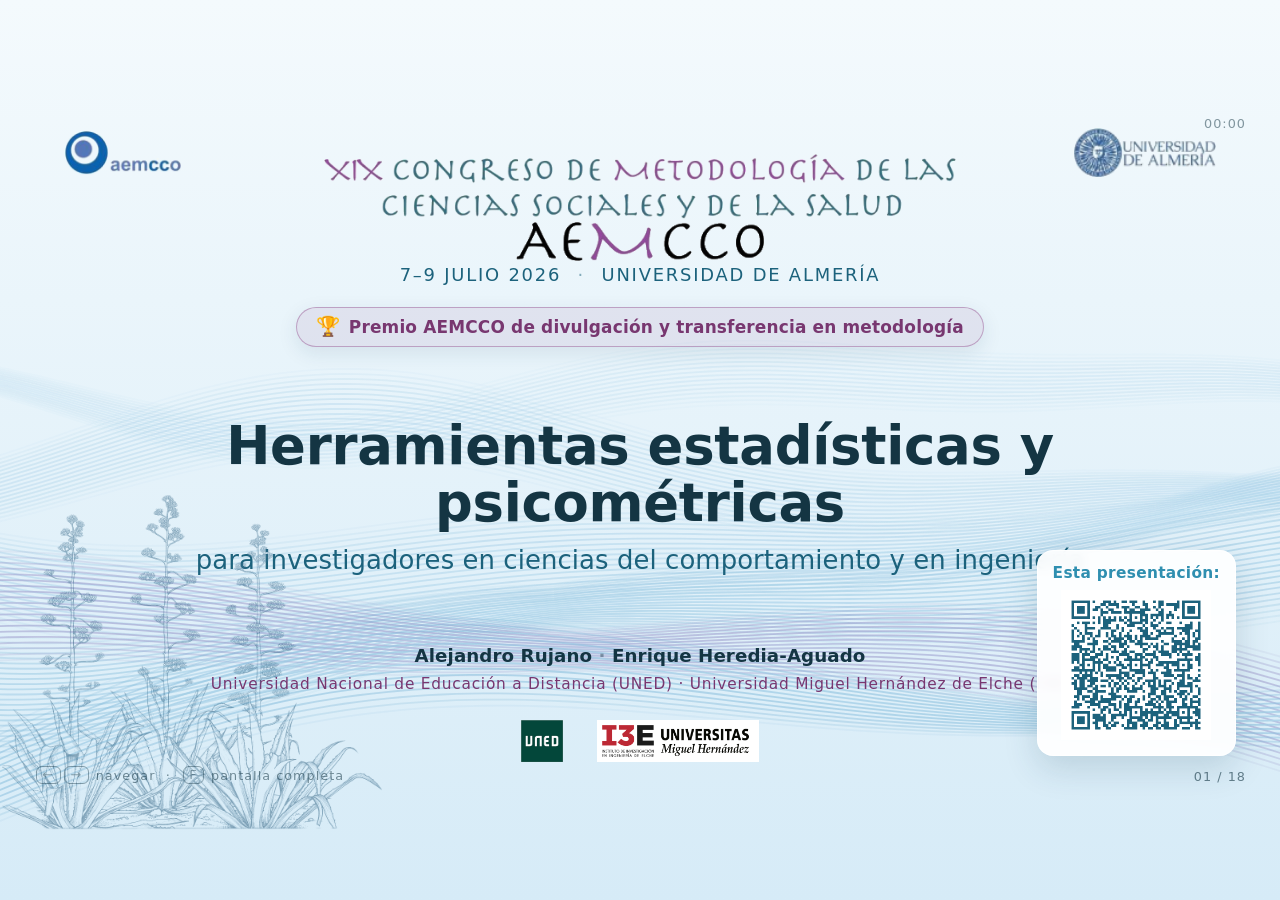
==== commit f6d45c4f: "Banner for analytics added" ====
--- a/2026_07_09_AEMCCO_ALMERIA/index.html
+++ b/2026_07_09_AEMCCO_ALMERIA/index.html
@@ -18,8 +18,20 @@
 <script>
   window.dataLayer = window.dataLayer || [];
   function gtag(){dataLayer.push(arguments);}
+  // Consent Mode: cookies denied until accepted via the shared banner (ePrivacy/AEPD)
+  gtag('consent', 'default', {
+    'analytics_storage': 'denied',
+    'ad_storage': 'denied',
+    'ad_user_data': 'denied',
+    'ad_personalization': 'denied'
+  });
   gtag('js', new Date());
   gtag('config', 'G-8ELXXMQBVQ');
+</script>
+<!-- Shared consent banner (tool-pages-theme). If unavailable, analytics stays cookieless. -->
+<script src="https://enheragu.github.io/tool-pages-theme/assets/shared/consent-banner.js"></script>
+<script>
+  if (window.SharedConsentBanner) { window.SharedConsentBanner.init(); }
 </script>
 <style>
   /* ============================================================
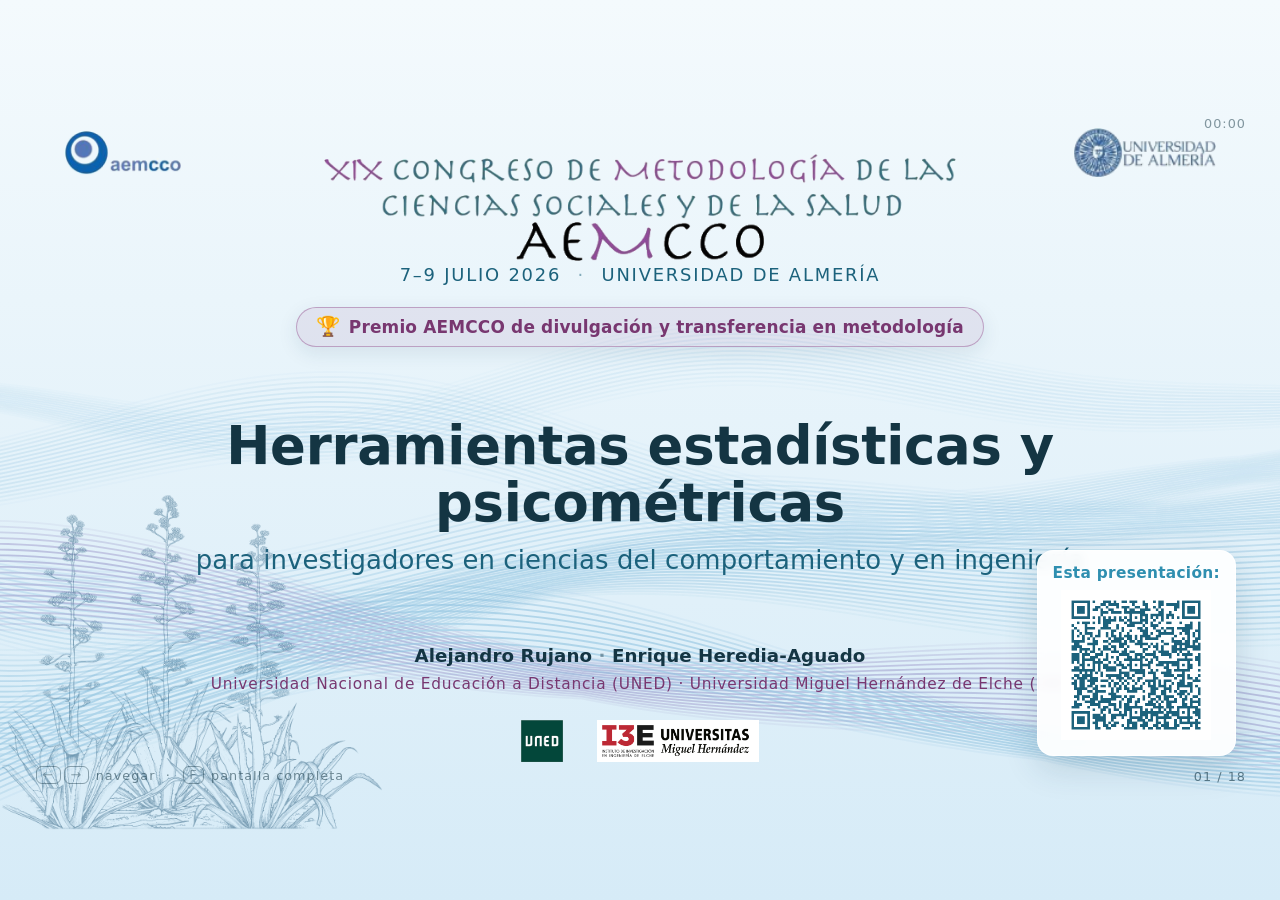
==== commit 318445ef: "Fix consent banner URL (tool-pages-theme has no Pages; use /assets/shared)" ====
--- a/2026_07_09_AEMCCO_ALMERIA/index.html
+++ b/2026_07_09_AEMCCO_ALMERIA/index.html
@@ -29,7 +29,7 @@
   gtag('config', 'G-8ELXXMQBVQ');
 </script>
 <!-- Shared consent banner (tool-pages-theme). If unavailable, analytics stays cookieless. -->
-<script src="https://enheragu.github.io/tool-pages-theme/assets/shared/consent-banner.js"></script>
+<script src="https://enheragu.github.io/assets/shared/consent-banner.js"></script>
 <script>
   if (window.SharedConsentBanner) { window.SharedConsentBanner.init(); }
 </script>
